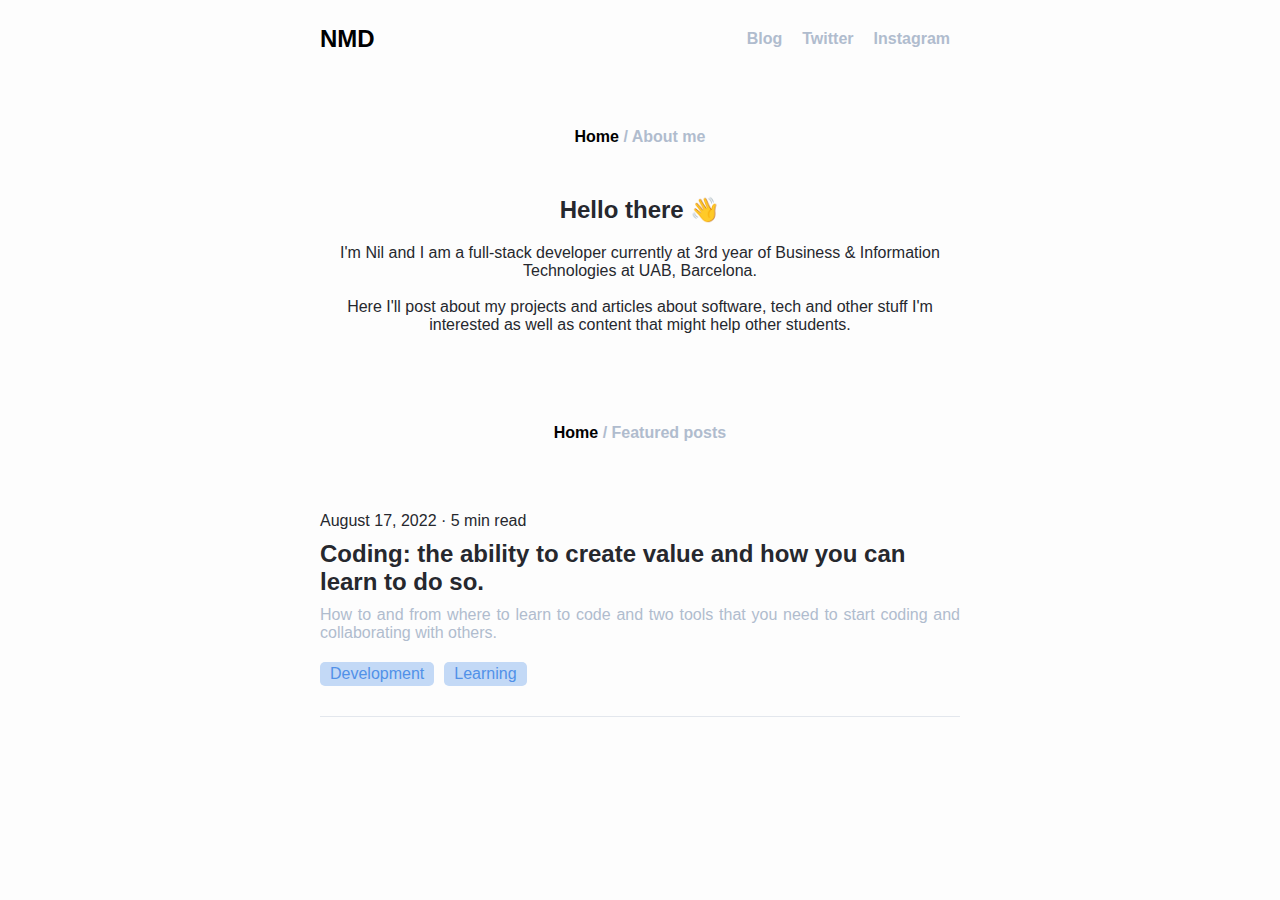
==== index.html @ feade505 "first commit" ====
<!DOCTYPE html>
<html lang="en">
  <head>
    <meta charset="UTF-8" />
    <meta http-equiv="X-UA-Compatible" content="IE=edge" />
    <meta name="viewport" content="width=device-width, initial-scale=1.0" />
    <link rel="stylesheet" href="/styles/index.css" />
    <title>Nil Masalles Domènech / Home</title>
  </head>
  <body>
    <header>
      <div class="nav-container">
        <!--- Navigation -------------------------------->
        <nav class="navbar">
          <h3 class="navbar-logo logo-text">NMD</h3>
          <ul class="navbar-menu">
            <li class="navbar-menu-option">
              <a class="navbar-option-link menu-text" href="/blog-post.html"
                >Blog</a
              >
            </li>
            <li class="navbar-menu-option">
              <a
                class="navbar-option-link menu-text"
                href="https://twitter.com/NilMasallesD"
                >Twitter</a
              >
            </li>
            <li class="navbar-menu-option">
              <a
                class="navbar-option-link menu-text"
                href="https://www.instagram.com/nilmd_/?hl=es"
                >Instagram</a
              >
            </li>
          </ul>
        </nav>
      </div>
      <!--- Navigation -------------------------------->
    </header>
    <div class="container">
      <!--- Box center ------------------------------>
      <section class="content">
        <!--- Content ------------------------------>
        <!--- Content Name ------------------------------>
        <div class="section-breadcrumb first-breadcrumb">
          <p class="breadcrumb-description">
            Home <span class="breadcrumb-description-route">/ About me</span>
          </p>
        </div>
        <div class="about-card">
          <h3 class="about-title">Hello there &#128075;</h3>
          <p class="about-text">
            I'm Nil and I am a full-stack developer currently at 3rd year of
            Business & Information Technologies at UAB, Barcelona. <br />
            <br />
            Here I'll post about my projects and articles about software, tech
            and other stuff I'm interested as well as content that might help
            other students.
          </p>
        </div>
        <!--- Content 2 ------------------------------>
        <!--- Content Name 2 ------------------------------>
        <div class="section-breadcrumb second-breadcrumb">
          <p class="breadcrumb-description">
            Home
            <span class="breadcrumb-description-route">/ Featured posts</span>
          </p>
        </div>
        <div>
          <!--- Article -->
          <article class="article-card">
            <p class="article-info">August 17, 2022 · 5 min read</p>
            <a class="article-link" href="blog-post.html">
              <h2 class="article-title">
                Coding: the ability to create value and how you can learn to do
                so.
              </h2>
              <p class="article-description">
                How to and from where to learn to code and two tools that you
                need to start coding and collaborating with others.
              </p>
            </a>
            <div class="article-tags">
              <div class="tag blue-tag">
                <p class="tag-text blue-tag-text">Development</p>
              </div>
              <div class="tag blue-tag">
                <p class="tag-text blue-tag-text">Learning</p>
              </div>
            </div>
          </article>
        </div>
      </section>
    </div>
    <!--- Box center End ------------------------------>
  </body>
</html>
---- styles/index.css ----
@import url("https://rsms.me/inter/inter.css");
html {
  font-family: "Inter", sans-serif;
}
@supports (font-variation-settings: normal) {
  html {
    font-family: "Inter var", sans-serif;
  }
}

* {
  margin: 0;
  background-color: #fdfdfd;
}

html {
  scroll-behavior: smooth;
}

body {
  margin: 20px;
}

/***************************/
/* Navigation */

header {
  align-items: center;
}

nav {
  position: sticky;
  top: 0;
}

.logo-text {
  font-size: 24px;
  font-weight: 700;
  color: #000;
}

.menu-text {
  font-size: 16px;
  font-weight: 600;
  color: #b0bcce;
}

.navbar {
  display: flex;
  flex-direction: row;
  justify-content: space-between;
  align-items: center;
}

.navbar-menu {
  display: flex;
  flex-direction: row;
  align-items: center;
  list-style-type: none;
}

.navbar-menu-option {
  display: flex;
  flex-direction: row;
  align-items: center;
  justify-content: center;
  padding: 10px;
  cursor: pointer;
}

.navbar-option-link {
  text-decoration: none;
}

.navbar-option-link:hover {
  color: #2a2a2a;
}

/***************************/
/* Content */

section {
  margin-top: 40px;
}

.content {
  display: flex;
  flex-direction: column;
  align-items: center;
}

/***************************/
/*Breadcrumbs*/

.section-breadcrumb {
  display: flex;
  align-items: center;
  justify-content: start;
  margin-bottom: 50px;
}
.breadcrumb-description {
  font-size: 16px;
  font-weight: 600;
  color: #000;
}

.breadcrumb-description-route {
  color: #b0bcce;
}

.second-breadcrumb {
  margin-top: 50px;
}

.third-breadcrumb {
  margin-top: 80px;
}

.first-breadcrumb {
  margin-top: 30px;
}

/***************************/
/*Article*/

.article-card {
  display: flex;
  flex-direction: column;
  align-items: flex-start;
  justify-content: flex-start;
  border-bottom: #b0bcce56 1px solid;
}

.article-info {
  font-size: 16px;
  font-weight: 500;
  color: #26282e;
  margin-bottom: 10px;
  margin-top: 20px;
}

.article-title {
  font-size: 24px;
  font-weight: 600;
  color: #26282e;
  margin-bottom: 10px;
}

.article-title:hover {
  text-decoration: underline #26282e;
}

.article-description {
  font-size: 16px;
  font-weight: 500;
  color: #b0bcce;
  margin-bottom: 20px;
  text-align: justify;
}

.article-link {
  text-decoration: none;
  color: #26282e;
}

.article-tags {
  display: flex;
  flex-direction: row;
  align-items: center;
  justify-content: flex-start;
  flex-wrap: wrap;
  row-gap: 10px;
  margin-bottom: 30px;
}

.tag {
  display: flex;
  flex-direction: row;
  align-items: center;
  justify-content: center;
  width: fit-content;
  padding-left: 10px;
  padding-right: 10px;
  padding-top: 3px;
  padding-bottom: 3px;
  border-radius: 5px;
  margin-right: 10px;
}

.tag-text {
  font-size: 16px;
  font-weight: 500;
  background-color: transparent;
}

/***************************/
/* Article Tags - Colors */

.purple-tag {
  background-color: #b949e256;
}

.purple-tag-text {
  color: #b949e2;
}

.blue-tag {
  background-color: #5191e856;
}

.blue-tag-text {
  color: #5191e8;
}

.green-tag {
  background-color: #13c45656;
}

.green-tag-text {
  color: #13c456;
}

/***************************/
/* About */

.about-card {
  display: flex;
  flex-direction: column;
  align-items: center;
  justify-content: flex-start;
}

.about-title {
  font-size: 24px;
  font-weight: 600;
  color: #26282e;
  margin-bottom: 20px;
}

.about-what {
  font-size: 24px;
  font-weight: 600;
  color: #26282e;
  margin-bottom: 10px;
}

.about-text {
  font-size: 16px;
  font-weight: 400;
  color: #26282e;
  margin-bottom: 40px;
  text-align: center;
}

/***************************/

/***************************/
/*Responsive adapaptations*/

@media only screen and (max-width: 600px) {
  .container {
    display: flex;
    flex-direction: column;
    align-items: center;
    justify-content: center;
    margin-left: 20px;
    margin-right: 20px;
  }
  .nav-container {
    margin-left: 20px;
    margin-right: 20px;
  }
}

@media only screen and (min-width: 600px) {
  .container {
    display: flex;
    flex-direction: column;
    align-items: center;
    justify-content: center;
    margin-left: 60px;
    margin-right: 60px;
  }
  .nav-container {
    margin-left: 80px;
    margin-right: 80px;
  }
}

@media only screen and (min-width: 768px) {
  .container {
    display: flex;
    flex-direction: column;
    align-items: center;
    justify-content: center;
    margin-left: 100px;
    margin-right: 100px;
  }
  .nav-container {
    margin-left: 100px;
    margin-right: 100px;
  }
}

@media only screen and (min-width: 992px) {
  .container {
    display: flex;
    flex-direction: column;
    align-items: center;
    justify-content: center;
    margin-left: 200px;
    margin-right: 200px;
  }

  .nav-container {
    margin-left: 220px;
    margin-right: 220px;
  }
}

@media only screen and (min-width: 1200px) {
  .container {
    display: flex;
    flex-direction: column;
    align-items: center;
    justify-content: center;
    margin-left: 300px;
    margin-right: 300px;
  }

  .nav-container {
    margin-left: 300px;
    margin-right: 300px;
  }

  .about-card {
    max-width: 900px;
  }
}

@media only screen and (min-width: 1500px) {
  .container {
    display: flex;
    flex-direction: column;
    align-items: center;
    justify-content: center;
    margin-left: 300px;
    margin-right: 300px;
  }

  .nav-container {
    margin-left: 400px;
    margin-right: 400px;
  }

  .about-card {
    max-width: 900px;
  }
}

@media only screen and (min-width: 1800px) {
  .container {
    display: flex;
    flex-direction: column;
    align-items: center;
    justify-content: center;
    margin-left: 300px;
    margin-right: 300px;
  }

  .nav-container {
    margin-left: 500px;
    margin-right: 500px;
  }

  .about-card {
    max-width: 900px;
  }
}
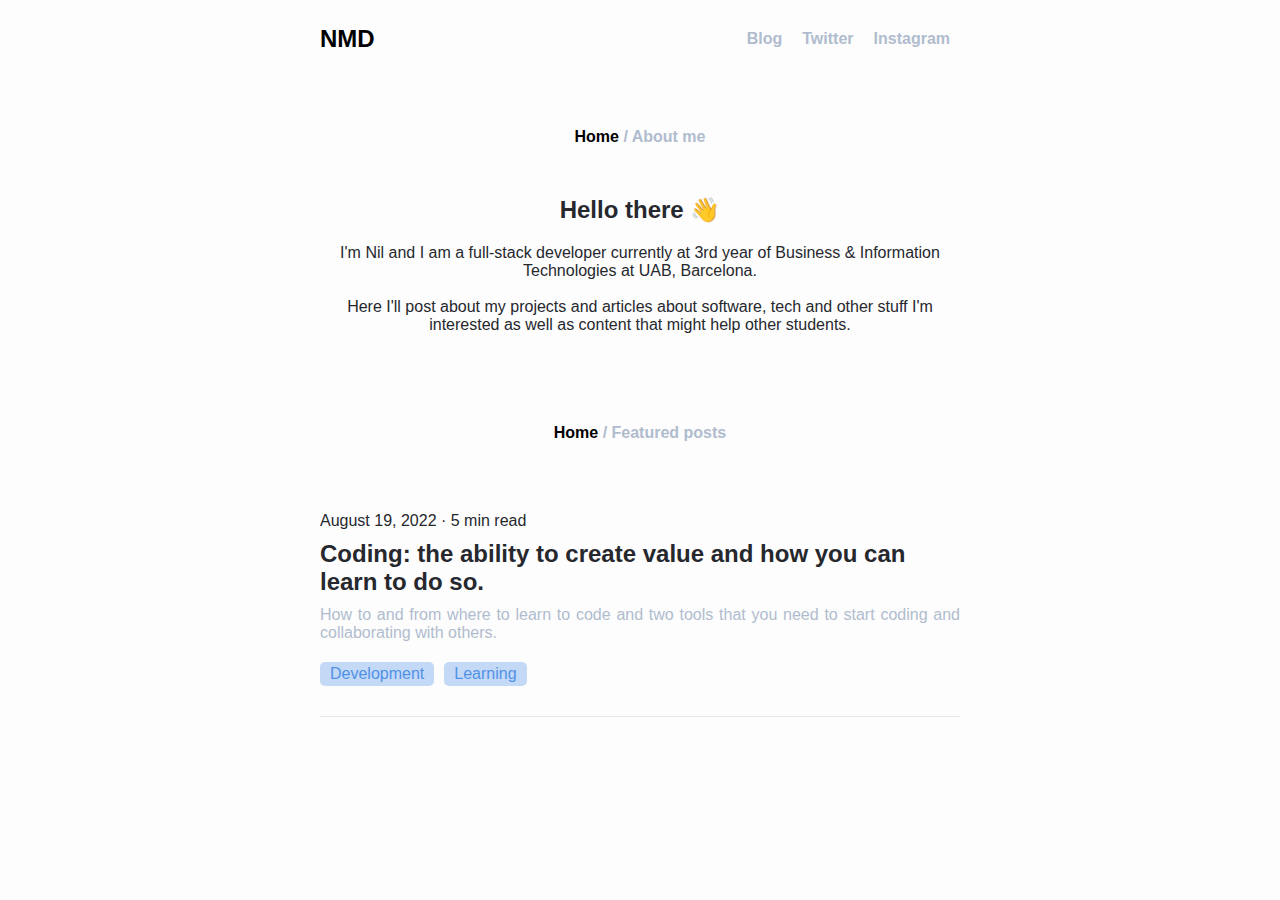
==== commit 902f4ea0: "update post dates" ====
--- a/index.html
+++ b/index.html
@@ -22,6 +22,7 @@
             <li class="navbar-menu-option">
               <a
                 class="navbar-option-link menu-text"
+                target="_blank"
                 href="https://twitter.com/NilMasallesD"
                 >Twitter</a
               >
@@ -29,6 +30,7 @@
             <li class="navbar-menu-option">
               <a
                 class="navbar-option-link menu-text"
+                target="_blank"
                 href="https://www.instagram.com/nilmd_/?hl=es"
                 >Instagram</a
               >
@@ -70,7 +72,7 @@
         <div>
           <!--- Article -->
           <article class="article-card">
-            <p class="article-info">August 17, 2022 · 5 min read</p>
+            <p class="article-info">August 19, 2022 · 5 min read</p>
             <a class="article-link" href="blog-post.html">
               <h2 class="article-title">
                 Coding: the ability to create value and how you can learn to do
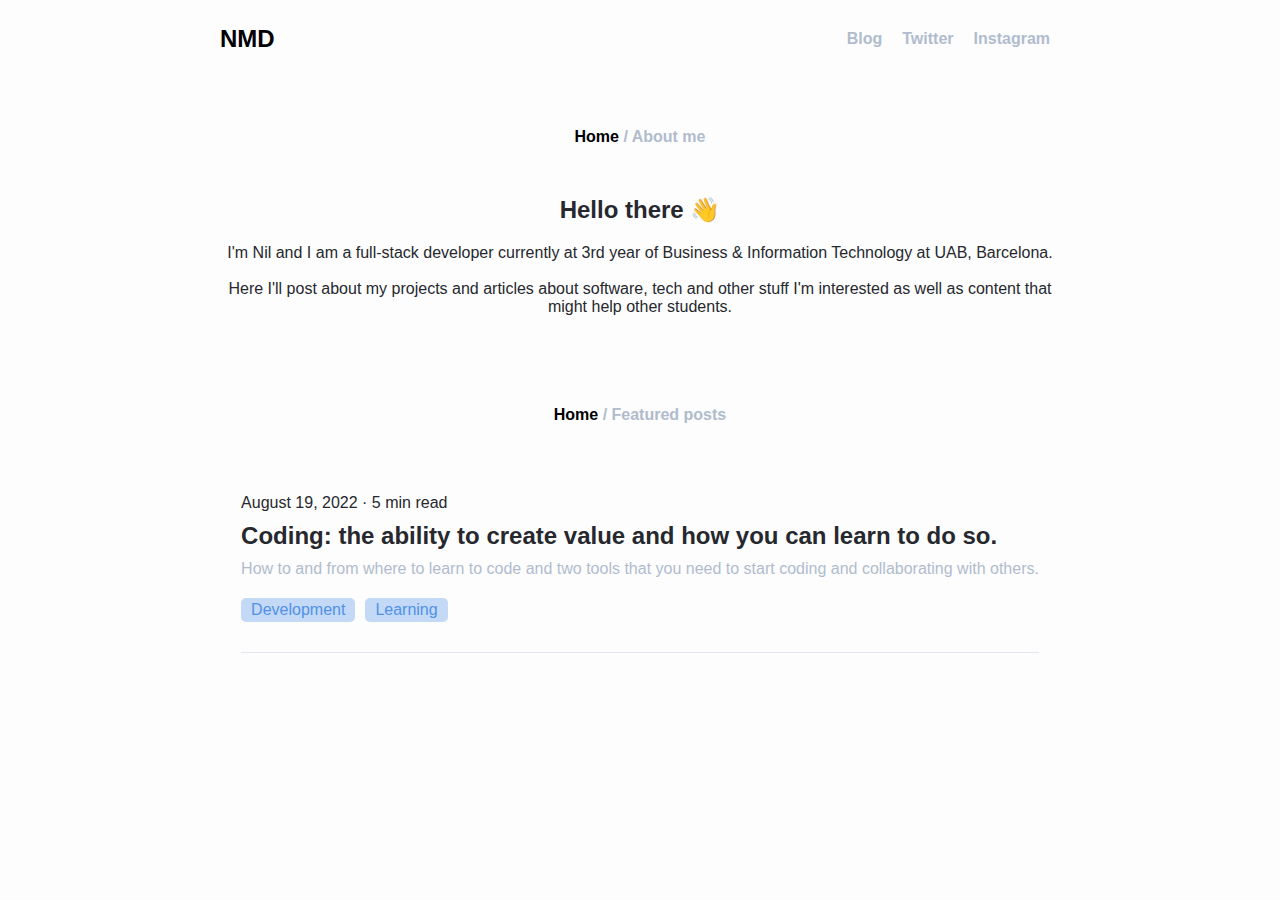
==== commit 004fb78e: "fixes" ====
--- a/index.html
+++ b/index.html
@@ -4,6 +4,13 @@
     <meta charset="UTF-8" />
     <meta http-equiv="X-UA-Compatible" content="IE=edge" />
     <meta name="viewport" content="width=device-width, initial-scale=1.0" />
+    <meta
+      name="description"
+      content="Nil Masalles Domenèch personal web page"
+    />
+    <meta name="author" content="Nil Masalles Domènech" />
+    <meta name="keywords" content="Coding, Tech, Web, Blog, University" />
+    <meta name="robots" value="index" />
     <link rel="stylesheet" href="/styles/index.css" />
     <title>Nil Masalles Domènech / Home</title>
   </head>
@@ -54,7 +61,7 @@
           <h3 class="about-title">Hello there &#128075;</h3>
           <p class="about-text">
             I'm Nil and I am a full-stack developer currently at 3rd year of
-            Business & Information Technologies at UAB, Barcelona. <br />
+            Business & Information Technology at UAB, Barcelona. <br />
             <br />
             Here I'll post about my projects and articles about software, tech
             and other stuff I'm interested as well as content that might help
@@ -74,10 +81,10 @@
           <article class="article-card">
             <p class="article-info">August 19, 2022 · 5 min read</p>
             <a class="article-link" href="blog-post.html">
-              <h2 class="article-title">
+              <h1 class="article-title">
                 Coding: the ability to create value and how you can learn to do
                 so.
-              </h2>
+              </h1>
               <p class="article-description">
                 How to and from where to learn to code and two tools that you
                 need to start coding and collaborating with others.
--- a/styles/index.css
+++ b/styles/index.css
@@ -73,6 +73,10 @@
 }
 
 .navbar-option-link:hover {
+  color: #2a2a2a;
+}
+
+.navbar-option-link:focus {
   color: #2a2a2a;
 }
 
@@ -313,12 +317,52 @@
   }
 
   .nav-container {
-    margin-left: 220px;
-    margin-right: 220px;
+    margin-left: 200px;
+    margin-right: 200px;
   }
 }
 
 @media only screen and (min-width: 1200px) {
+  .container {
+    display: flex;
+    flex-direction: column;
+    align-items: center;
+    justify-content: center;
+    margin-left: 200px;
+    margin-right: 200px;
+  }
+
+  .nav-container {
+    margin-left: 200px;
+    margin-right: 200px;
+  }
+
+  .about-card {
+    max-width: 900px;
+  }
+}
+
+@media only screen and (min-width: 1350px) {
+  .container {
+    display: flex;
+    flex-direction: column;
+    align-items: center;
+    justify-content: center;
+    margin-left: 250px;
+    margin-right: 250px;
+  }
+
+  .nav-container {
+    margin-left: 250px;
+    margin-right: 250px;
+  }
+
+  .about-card {
+    max-width: 900px;
+  }
+}
+
+@media only screen and (min-width: 1500px) {
   .container {
     display: flex;
     flex-direction: column;
@@ -338,7 +382,7 @@
   }
 }
 
-@media only screen and (min-width: 1500px) {
+@media only screen and (min-width: 1800px) {
   .container {
     display: flex;
     flex-direction: column;
@@ -349,31 +393,11 @@
   }
 
   .nav-container {
-    margin-left: 400px;
-    margin-right: 400px;
+    margin-left: 500px;
+    margin-right: 500px;
   }
 
   .about-card {
     max-width: 900px;
   }
 }
-
-@media only screen and (min-width: 1800px) {
-  .container {
-    display: flex;
-    flex-direction: column;
-    align-items: center;
-    justify-content: center;
-    margin-left: 300px;
-    margin-right: 300px;
-  }
-
-  .nav-container {
-    margin-left: 500px;
-    margin-right: 500px;
-  }
-
-  .about-card {
-    max-width: 900px;
-  }
-}
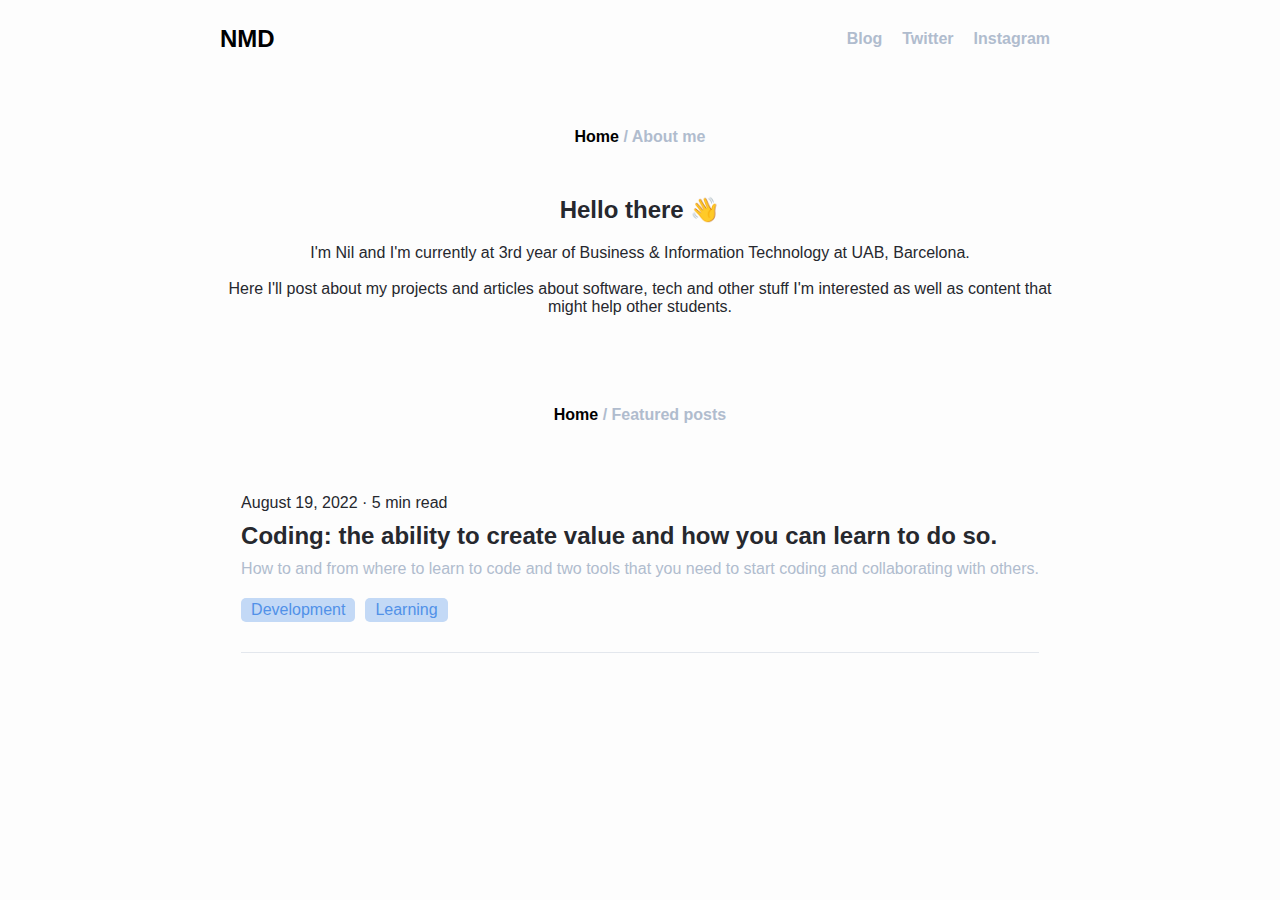
==== commit b79a6747: "Update index.html" ====
--- a/index.html
+++ b/index.html
@@ -22,7 +22,9 @@
           <h3 class="navbar-logo logo-text">NMD</h3>
           <ul class="navbar-menu">
             <li class="navbar-menu-option">
-              <a class="navbar-option-link menu-text" href="/blog-post.html"
+              <a
+                class="navbar-option-link menu-text"
+                href="/posts/coding-ability-create-value-and-how-to-learn.html"
                 >Blog</a
               >
             </li>
@@ -60,7 +62,7 @@
         <div class="about-card">
           <h3 class="about-title">Hello there &#128075;</h3>
           <p class="about-text">
-            I'm Nil and I am a full-stack developer currently at 3rd year of
+            I'm Nil and I'm currently at 3rd year of
             Business & Information Technology at UAB, Barcelona. <br />
             <br />
             Here I'll post about my projects and articles about software, tech
@@ -80,7 +82,10 @@
           <!--- Article -->
           <article class="article-card">
             <p class="article-info">August 19, 2022 · 5 min read</p>
-            <a class="article-link" href="blog-post.html">
+            <a
+              class="article-link"
+              href="/posts/coding-ability-create-value-and-how-to-learn.html"
+            >
               <h1 class="article-title">
                 Coding: the ability to create value and how you can learn to do
                 so.
